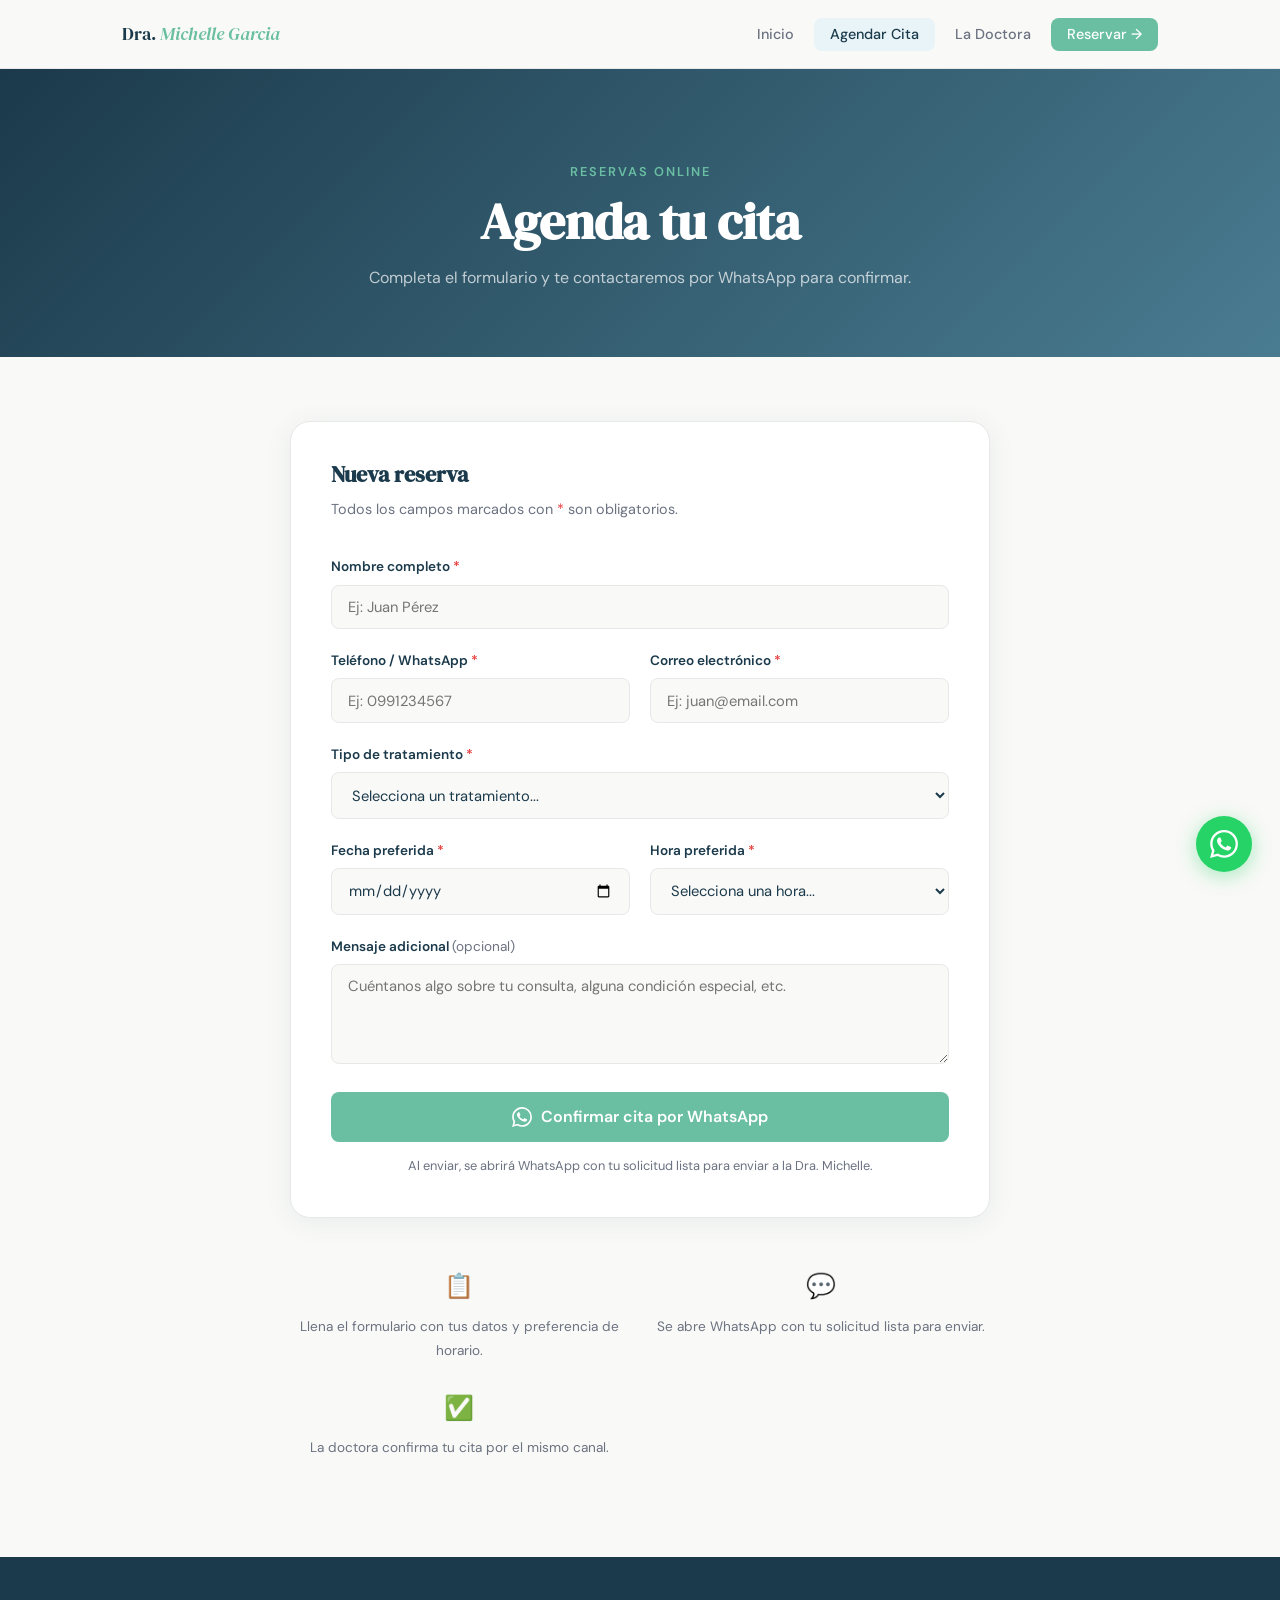
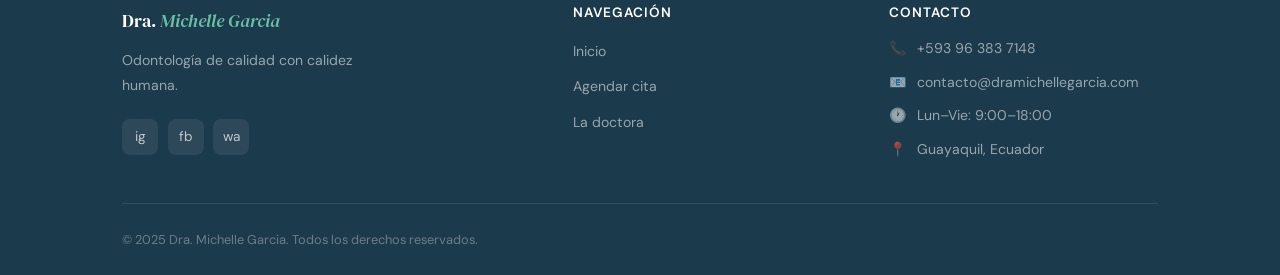
==== agendar.html @ b6a5aad4 "Add files via upload" ====
<!DOCTYPE html>
<html lang="es">
<head>
  <meta charset="UTF-8" />
  <meta name="viewport" content="width=device-width, initial-scale=1.0" />
  <title>Agendar Cita – Dra. Michelle Garcia</title>
  <meta name="description" content="Agenda tu cita con la Dra. Michelle Garcia. Formulario fácil y rápido, confirmación por WhatsApp." />
  <link rel="preconnect" href="https://fonts.googleapis.com" />
  <link rel="preconnect" href="https://fonts.gstatic.com" crossorigin />
  <link href="https://fonts.googleapis.com/css2?family=DM+Sans:wght@300;400;500;600&family=DM+Serif+Display:ital@0;1&display=swap" rel="stylesheet" />
  <link rel="icon" type="image/png" href="src/logo.png" />
  <link rel="stylesheet" href="src/styles.css" />
</head>
<body>

  <!-- ========== NAVBAR ========== -->
  <nav class="navbar">
    <div class="container">
      <a href="index.html" class="logo">Dra. <span>Michelle Garcia</span></a>
      <ul class="nav-links" id="navLinks">
        <li><a href="index.html">Inicio</a></li>
        <li><a href="agendar.html">Agendar Cita</a></li>
        <li><a href="biografia.html">La Doctora</a></li>
        <li><a href="agendar.html" class="nav-cta">Reservar &rarr;</a></li>
      </ul>
      <button class="hamburger" id="hamburger" aria-label="Menú">
        <span></span><span></span><span></span>
      </button>
    </div>
  </nav>


  <!-- ========== HERO AGENDAR ========== -->
  <section class="agendar-hero">
    <div class="container">
      <p class="section-label" style="color:var(--acc)">Reservas online</p>
      <h1>Agenda tu cita</h1>
      <p>Completa el formulario y te contactaremos por WhatsApp para confirmar.</p>
    </div>
  </section>


  <!-- ========== FORMULARIO ========== -->
  <section class="agendar-section">
    <div class="container">

      <div class="form-card">

        <!-- Formulario activo -->
        <div id="formWrapper">
          <h3 style="font-family:'DM Serif Display',serif; color:var(--pri-dark); margin-bottom:.5rem; font-size:1.4rem;">
            Nueva reserva
          </h3>
          <p style="font-size:.9rem; color:var(--muted); margin-bottom:2rem;">
            Todos los campos marcados con <span style="color:#e53e3e">*</span> son obligatorios.
          </p>

          <form id="formCita" novalidate>
            <div class="form-grid">

              <!-- Nombre -->
              <div class="form-group full">
                <label for="nombre">Nombre completo <span style="color:#e53e3e">*</span></label>
                <input
                  type="text"
                  id="nombre"
                  name="nombre"
                  placeholder="Ej: Juan Pérez"
                  required
                  autocomplete="name"
                />
              </div>

              <!-- Teléfono -->
              <div class="form-group">
                <label for="telefono">Teléfono / WhatsApp <span style="color:#e53e3e">*</span></label>
                <input
                  type="tel"
                  id="telefono"
                  name="telefono"
                  placeholder="Ej: 0991234567"
                  required
                  autocomplete="tel"
                />
              </div>

              <!-- Correo -->
              <div class="form-group">
                <label for="correo">Correo electrónico <span style="color:#e53e3e">*</span></label>
                <input
                  type="email"
                  id="correo"
                  name="correo"
                  placeholder="Ej: juan@email.com"
                  required
                  autocomplete="email"
                />
              </div>

              <!-- Tipo de tratamiento -->
              <div class="form-group full">
                <label for="tratamiento">Tipo de tratamiento <span style="color:#e53e3e">*</span></label>
                <select id="tratamiento" name="tratamiento" required>
                  <option value="" disabled selected>Selecciona un tratamiento...</option>
                  <option value="Consulta general">Consulta general</option>
                  <option value="Ortodoncia">Ortodoncia</option>
                  <option value="Blanqueamiento dental">Blanqueamiento dental</option>
                  <option value="Implantes dentales">Implantes dentales</option>
                  <option value="Limpieza dental">Limpieza dental</option>
                  <option value="Carillas estéticas">Carillas estéticas</option>
                  <option value="Urgencia dental">Urgencia dental</option>
                  <option value="Otro">Otro</option>
                </select>
              </div>

              <!-- Fecha -->
              <div class="form-group">
                <label for="fecha">Fecha preferida <span style="color:#e53e3e">*</span></label>
                <input
                  type="date"
                  id="fecha"
                  name="fecha"
                  required
                />
              </div>

              <!-- Hora -->
              <div class="form-group">
                <label for="hora">Hora preferida <span style="color:#e53e3e">*</span></label>
                <select id="hora" name="hora" required>
                  <option value="" disabled selected>Selecciona una hora...</option>
                  <option value="09:00 AM">09:00 AM</option>
                  <option value="09:30 AM">09:30 AM</option>
                  <option value="10:00 AM">10:00 AM</option>
                  <option value="10:30 AM">10:30 AM</option>
                  <option value="11:00 AM">11:00 AM</option>
                  <option value="11:30 AM">11:30 AM</option>
                  <option value="12:00 PM">12:00 PM</option>
                  <option value="02:00 PM">02:00 PM</option>
                  <option value="02:30 PM">02:30 PM</option>
                  <option value="03:00 PM">03:00 PM</option>
                  <option value="03:30 PM">03:30 PM</option>
                  <option value="04:00 PM">04:00 PM</option>
                  <option value="04:30 PM">04:30 PM</option>
                  <option value="05:00 PM">05:00 PM</option>
                  <option value="05:30 PM">05:30 PM</option>
                </select>
              </div>

              <!-- Mensaje -->
              <div class="form-group full">
                <label for="mensaje">Mensaje adicional <span style="font-weight:400; color:var(--muted)">(opcional)</span></label>
                <textarea
                  id="mensaje"
                  name="mensaje"
                  placeholder="Cuéntanos algo sobre tu consulta, alguna condición especial, etc."
                ></textarea>
              </div>

            </div>

            <!-- Botón enviar -->
            <div class="form-submit">
              <button type="submit" class="btn-submit" id="btnEnviar">
                <svg class="wa-icon" viewBox="0 0 24 24" xmlns="http://www.w3.org/2000/svg">
                  <path d="M17.472 14.382c-.297-.149-1.758-.867-2.03-.967-.273-.099-.471-.148-.67.15-.197.297-.767.966-.94 1.164-.173.199-.347.223-.644.075-.297-.15-1.255-.463-2.39-1.475-.883-.788-1.48-1.761-1.653-2.059-.173-.297-.018-.458.13-.606.134-.133.298-.347.446-.52.149-.174.198-.298.298-.497.099-.198.05-.371-.025-.52-.075-.149-.669-1.612-.916-2.207-.242-.579-.487-.5-.669-.51-.173-.008-.371-.01-.57-.01-.198 0-.52.074-.792.372-.272.297-1.04 1.016-1.04 2.479 0 1.462 1.065 2.875 1.213 3.074.149.198 2.096 3.2 5.077 4.487.709.306 1.262.489 1.694.625.712.227 1.36.195 1.871.118.571-.085 1.758-.719 2.006-1.413.248-.694.248-1.289.173-1.413-.074-.124-.272-.198-.57-.347m-5.421 7.403h-.004a9.87 9.87 0 01-5.031-1.378l-.361-.214-3.741.982.998-3.648-.235-.374a9.86 9.86 0 01-1.51-5.26c.001-5.45 4.436-9.884 9.888-9.884 2.64 0 5.122 1.03 6.988 2.898a9.825 9.825 0 012.893 6.994c-.003 5.45-4.437 9.884-9.885 9.884m8.413-18.297A11.815 11.815 0 0012.05 0C5.495 0 .16 5.335.157 11.892c0 2.096.547 4.142 1.588 5.945L.057 24l6.305-1.654a11.882 11.882 0 005.683 1.448h.005c6.554 0 11.890-5.335 11.893-11.893a11.821 11.821 0 00-3.48-8.413z"/>
                </svg>
                Confirmar cita por WhatsApp
              </button>
              <p class="form-note">
                Al enviar, se abrirá WhatsApp con tu solicitud lista para enviar a la Dra. Michelle.
              </p>
            </div>

          </form>
        </div>

        <!-- Mensaje de éxito (oculto hasta el envío) -->
        <div class="form-success" id="formSuccess">
          <div class="success-icon">✓</div>
          <h3>¡Solicitud enviada!</h3>
          <p>Se abrió WhatsApp con tu reserva. La Dra. Michelle te confirmará tu cita a la brevedad.</p>
          <a href="index.html" class="btn btn-outline" style="margin-top:1.5rem; display:inline-flex">
            Volver al inicio
          </a>
        </div>

      </div>

      <!-- Info extra debajo del formulario -->
      <div class="grid-3" style="margin-top:3rem; max-width:700px; margin-left:auto; margin-right:auto;">
        <div style="text-align:center">
          <div style="font-size:1.5rem; margin-bottom:.5rem;">📋</div>
          <p style="font-size:.85rem; color:var(--muted)">Llena el formulario con tus datos y preferencia de horario.</p>
        </div>
        <div style="text-align:center">
          <div style="font-size:1.5rem; margin-bottom:.5rem;">💬</div>
          <p style="font-size:.85rem; color:var(--muted)">Se abre WhatsApp con tu solicitud lista para enviar.</p>
        </div>
        <div style="text-align:center">
          <div style="font-size:1.5rem; margin-bottom:.5rem;">✅</div>
          <p style="font-size:.85rem; color:var(--muted)">La doctora confirma tu cita por el mismo canal.</p>
        </div>
      </div>

    </div>
  </section>


  <!-- ========== FOOTER ========== -->
  <footer class="footer">
    <div class="container">
      <div class="footer-grid">
        <div class="footer-brand">
          <div class="footer-logo">Dra. <span>Michelle Garcia</span></div>
          <p>Odontología de calidad con calidez humana.</p>
          <div class="footer-social">
            <a href="#" class="social-btn" title="Instagram">ig</a>
            <a href="#" class="social-btn" title="Facebook">fb</a>
            <a href="https://wa.me/593963837148" class="social-btn" title="WhatsApp">wa</a>
          </div>
        </div>
        <div>
          <h4>Navegación</h4>
          <ul class="footer-links">
            <li><a href="index.html">Inicio</a></li>
            <li><a href="agendar.html">Agendar cita</a></li>
            <li><a href="biografia.html">La doctora</a></li>
          </ul>
        </div>
        <div>
          <h4>Contacto</h4>
          <ul class="footer-contact">
            <li><span>📞</span> +593 96 383 7148</li>
            <li><span>📧</span> contacto@dramichellegarcia.com</li>
            <li><span>🕐</span> Lun–Vie: 9:00–18:00</li>
            <li><span>📍</span> Guayaquil, Ecuador</li>
          </ul>
        </div>
      </div>
      <div class="footer-bottom">
        <p>© 2025 Dra. Michelle Garcia. Todos los derechos reservados.</p>
      </div>
    </div>
  </footer>

  <!-- WhatsApp flotante -->
  <a href="https://wa.me/593963837148" target="_blank" class="wa-float" title="Escríbenos por WhatsApp">
    <svg viewBox="0 0 24 24" xmlns="http://www.w3.org/2000/svg">
      <path d="M17.472 14.382c-.297-.149-1.758-.867-2.03-.967-.273-.099-.471-.148-.67.15-.197.297-.767.966-.94 1.164-.173.199-.347.223-.644.075-.297-.15-1.255-.463-2.39-1.475-.883-.788-1.48-1.761-1.653-2.059-.173-.297-.018-.458.13-.606.134-.133.298-.347.446-.52.149-.174.198-.298.298-.497.099-.198.05-.371-.025-.52-.075-.149-.669-1.612-.916-2.207-.242-.579-.487-.5-.669-.51-.173-.008-.371-.01-.57-.01-.198 0-.52.074-.792.372-.272.297-1.04 1.016-1.04 2.479 0 1.462 1.065 2.875 1.213 3.074.149.198 2.096 3.2 5.077 4.487.709.306 1.262.489 1.694.625.712.227 1.36.195 1.871.118.571-.085 1.758-.719 2.006-1.413.248-.694.248-1.289.173-1.413-.074-.124-.272-.198-.57-.347m-5.421 7.403h-.004a9.87 9.87 0 01-5.031-1.378l-.361-.214-3.741.982.998-3.648-.235-.374a9.86 9.86 0 01-1.51-5.26c.001-5.45 4.436-9.884 9.888-9.884 2.64 0 5.122 1.03 6.988 2.898a9.825 9.825 0 012.893 6.994c-.003 5.45-4.437 9.884-9.885 9.884m8.413-18.297A11.815 11.815 0 0012.05 0C5.495 0 .16 5.335.157 11.892c0 2.096.547 4.142 1.588 5.945L.057 24l6.305-1.654a11.882 11.882 0 005.683 1.448h.005c6.554 0 11.890-5.335 11.893-11.893a11.821 11.821 0 00-3.48-8.413z"/>
    </svg>
  </a>

  <script src="src/main.js"></script>

  <script>
    // Bloquear fechas pasadas y fines de semana en el date picker
    const inputFecha = document.getElementById("fecha");
    if (inputFecha) {
      const hoy = new Date();
      const yyyy = hoy.getFullYear();
      const mm = String(hoy.getMonth() + 1).padStart(2, "0");
      const dd = String(hoy.getDate()).padStart(2, "0");
      inputFecha.min = `${yyyy}-${mm}-${dd}`;

      inputFecha.addEventListener("input", () => {
        const seleccionada = new Date(inputFecha.value + "T00:00:00");
        const diaSemana = seleccionada.getDay(); // 0=Dom, 6=Sab
        if (diaSemana === 0) {
          // Domingo: no disponible
          alert("Lo sentimos, no atendemos los domingos. Por favor selecciona otro día.");
          inputFecha.value = "";
        }
      });
    }
  </script>
</body>
</html>
---- src/styles.css ----
/* =============================================
   VARIABLES & RESET
   ============================================= */
:root {
  --pri: #4A7C91;
  --pri-light: #E8F4F8;
  --pri-dark: #1B3A4B;
  --acc: #6ABFA3;
  --acc-light: #E8F5F1;
  --acc-dark: #3d9e84;
  --bg: #F9F9F7;
  --white: #ffffff;
  --gray: #E8E8E8;
  --gray-dark: #d1d5db;
  --text: #1B3A4B;
  --muted: #6b7280;
  --shadow: 0 4px 24px rgba(74, 124, 145, 0.10);
  --shadow-sm: 0 2px 8px rgba(74, 124, 145, 0.08);
  --radius: 12px;
  --radius-sm: 8px;
  --transition: all 0.25s ease;
}

*, *::before, *::after {
  margin: 0;
  padding: 0;
  box-sizing: border-box;
}

html {
  scroll-behavior: smooth;
  overflow-x: hidden;
}

body {
  font-family: 'DM Sans', sans-serif;
  background: var(--bg);
  color: var(--text);
  line-height: 1.7;
  font-size: 16px;
  overflow-x: hidden;
  max-width: 100vw;
}

img { max-width: 100%; display: block; }
a { text-decoration: none; color: inherit; }
ul { list-style: none; }

/* =============================================
   TYPOGRAPHY
   ============================================= */
h1, h2, h3, h4 {
  font-family: 'DM Serif Display', serif;
  color: var(--pri-dark);
  line-height: 1.2;
}

h1 { font-size: clamp(2rem, 5vw, 3.2rem); }
h2 { font-size: clamp(1.6rem, 3vw, 2.2rem); }
h3 { font-size: 1.25rem; }
h4 { font-size: 1rem; }

p { color: var(--muted); line-height: 1.8; }

.section-label {
  font-size: .8rem;
  font-weight: 600;
  letter-spacing: 2px;
  text-transform: uppercase;
  color: var(--acc);
  margin-bottom: .5rem;
}

/* =============================================
   LAYOUT HELPERS
   ============================================= */
.container {
  max-width: 1100px;
  margin: 0 auto;
  padding: 0 2rem;
  width: 100%;
}

.section {
  padding: 5rem 0;
}

.section-header {
  text-align: center;
  max-width: 560px;
  margin: 0 auto 3.5rem;
}

.section-header p {
  margin-top: .75rem;
  font-size: 1rem;
}

.grid-2 {
  display: grid;
  grid-template-columns: repeat(auto-fit, minmax(280px, 1fr));
  gap: 1.5rem;
}

.grid-3 {
  display: grid;
  grid-template-columns: repeat(auto-fit, minmax(240px, 1fr));
  gap: 1.5rem;
}

.grid-4 {
  display: grid;
  grid-template-columns: repeat(auto-fit, minmax(200px, 1fr));
  gap: 1.5rem;
}

/* =============================================
   BUTTONS
   ============================================= */
.btn {
  display: inline-flex;
  align-items: center;
  gap: .5rem;
  padding: .75rem 1.75rem;
  border-radius: var(--radius-sm);
  font-family: 'DM Sans', sans-serif;
  font-size: .95rem;
  font-weight: 500;
  cursor: pointer;
  transition: var(--transition);
  border: none;
}

.btn-primary {
  background: var(--acc);
  color: var(--white);
}

.btn-primary:hover {
  background: var(--acc-dark);
  transform: translateY(-1px);
}

.btn-outline {
  background: transparent;
  color: var(--pri);
  border: 1.5px solid var(--pri);
}

.btn-outline:hover {
  background: var(--pri-light);
}

/* =============================================
   NAVBAR
   ============================================= */
.navbar {
  position: fixed;
  top: 0; left: 0; right: 0;
  z-index: 100;
  background: rgba(249, 249, 247, 0.95);
  backdrop-filter: blur(10px);
  border-bottom: 1px solid var(--gray);
}

.navbar .container {
  display: flex;
  align-items: center;
  justify-content: space-between;
  height: 68px;
}

.logo {
  font-family: 'DM Serif Display', serif;
  font-size: 1.15rem;
  color: var(--pri-dark);
  white-space: nowrap;
}

.logo span {
  color: var(--acc);
  font-style: italic;
}

.nav-links {
  display: flex;
  align-items: center;
  gap: .25rem;
}

.nav-links a {
  padding: .45rem 1rem;
  font-size: .9rem;
  font-weight: 500;
  color: var(--muted);
  border-radius: var(--radius-sm);
  transition: var(--transition);
}

.nav-links a:hover,
.nav-links a.active {
  color: var(--pri-dark);
  background: var(--pri-light);
}

.nav-cta {
  background: var(--acc) !important;
  color: var(--white) !important;
}

.nav-cta:hover {
  background: var(--acc-dark) !important;
}

.hamburger {
  display: none;
  flex-direction: column;
  gap: 5px;
  cursor: pointer;
  padding: .5rem;
  background: none;
  border: none;
}

.hamburger span {
  display: block;
  width: 22px;
  height: 2px;
  background: var(--pri-dark);
  border-radius: 2px;
  transition: var(--transition);
}

/* =============================================
   HERO
   ============================================= */
.hero {
  min-height: 100vh;
  display: flex;
  align-items: center;
  padding-top: 68px;
  background: linear-gradient(135deg, var(--white) 55%, var(--pri-light) 100%);
  position: relative;
  overflow: hidden;
}

.hero::before {
  content: '';
  position: absolute;
  top: -100px; right: -100px;
  width: 500px; height: 500px;
  border-radius: 50%;
  background: radial-gradient(circle, rgba(106,191,163,.12) 0%, transparent 70%);
  pointer-events: none;
}

.hero-inner {
  display: grid;
  grid-template-columns: 1fr 1fr;
  gap: 4rem;
  align-items: center;
}

.hero-badge {
  display: inline-flex;
  align-items: center;
  gap: .5rem;
  background: var(--acc-light);
  color: var(--acc-dark);
  padding: .35rem 1rem;
  border-radius: 100px;
  font-size: .82rem;
  font-weight: 600;
  letter-spacing: .5px;
  margin-bottom: 1.25rem;
}

.hero-badge::before {
  content: '';
  width: 6px; height: 6px;
  border-radius: 50%;
  background: var(--acc);
}

.hero h1 { margin-bottom: 1.25rem; }

.hero p {
  font-size: 1.05rem;
  max-width: 480px;
  margin-bottom: 2rem;
}

.hero-actions {
  display: flex;
  gap: 1rem;
  flex-wrap: wrap;
}

.hero-stats {
  display: flex;
  gap: 2rem;
  margin-top: 2.5rem;
  padding-top: 2rem;
  border-top: 1px solid var(--gray);
}

.hero-stat strong {
  display: block;
  font-size: 1.6rem;
  font-family: 'DM Serif Display', serif;
  color: var(--pri-dark);
}

.hero-stat span {
  font-size: .82rem;
  color: var(--muted);
}

.hero-image {
  position: relative;
}

.hero-image-main {
  width: 100%;
  aspect-ratio: 4/5;
  object-fit: cover;
  border-radius: 24px 24px 80px 24px;
  box-shadow: var(--shadow);
}

.hero-image-badge {
  position: absolute;
  bottom: 2rem; left: -1.5rem;
  background: var(--white);
  border-radius: var(--radius);
  padding: 1rem 1.25rem;
  box-shadow: var(--shadow);
  display: flex;
  align-items: center;
  gap: .75rem;
}

.hero-image-badge .icon {
  width: 40px; height: 40px;
  border-radius: 50%;
  background: var(--acc-light);
  display: flex;
  align-items: center;
  justify-content: center;
  font-size: 1.2rem;
}

.hero-image-badge strong {
  display: block;
  font-size: .9rem;
  color: var(--pri-dark);
}

.hero-image-badge span {
  font-size: .78rem;
  color: var(--muted);
}

/* =============================================
   SERVICIOS
   ============================================= */
.servicios { background: var(--white); }

.servicio-card {
  background: var(--bg);
  border-radius: var(--radius);
  padding: 1.75rem;
  border: 1px solid var(--gray);
  transition: var(--transition);
}

.servicio-card:hover {
  border-color: var(--acc);
  transform: translateY(-3px);
  box-shadow: var(--shadow-sm);
}

.servicio-icon {
  width: 50px; height: 50px;
  border-radius: var(--radius-sm);
  background: var(--acc-light);
  display: flex;
  align-items: center;
  justify-content: center;
  font-size: 1.4rem;
  margin-bottom: 1rem;
}

.servicio-card h3 {
  font-size: 1rem;
  margin-bottom: .4rem;
  font-family: 'DM Sans', sans-serif;
  font-weight: 600;
}

.servicio-card p { font-size: .88rem; }

/* =============================================
   GALERÍA DE TRABAJOS
   ============================================= */
.galeria { background: var(--bg); }

.galeria-grid {
  display: grid;
  grid-template-columns: repeat(auto-fit, minmax(260px, 1fr));
  gap: 1.25rem;
}

.galeria-item {
  position: relative;
  border-radius: var(--radius);
  overflow: hidden;
  cursor: pointer;
}

.galeria-item img {
  width: 100%;
  aspect-ratio: 4/3;
  object-fit: cover;
  transition: transform .4s ease;
}

.galeria-item:hover img { transform: scale(1.05); }

.galeria-tag {
  position: absolute;
  bottom: .75rem; left: .75rem;
  background: rgba(27, 58, 75, 0.85);
  color: var(--white);
  padding: .3rem .75rem;
  border-radius: 100px;
  font-size: .78rem;
  font-weight: 500;
  backdrop-filter: blur(4px);
}

/* =============================================
   CONSULTORIO
   ============================================= */
.consultorio { background: var(--white); }

.consultorio-grid {
  display: grid;
  grid-template-columns: 1.2fr 1fr 1fr;
  grid-template-rows: auto auto;
  gap: 1rem;
}

.consultorio-grid .item-main {
  grid-row: span 2;
}

.consultorio-grid img {
  width: 100%;
  height: 100%;
  object-fit: cover;
  border-radius: var(--radius);
  min-height: 180px;
}

/* =============================================
   TESTIMONIOS
   ============================================= */
.testimonios { background: var(--pri-dark); }

.testimonios .section-label { color: var(--acc); }
.testimonios h2 { color: var(--white); }
.testimonios .section-header p { color: rgba(255,255,255,.6); }

.testimonio-card {
  background: rgba(255,255,255,.06);
  border: 1px solid rgba(255,255,255,.1);
  border-radius: var(--radius);
  padding: 1.75rem;
}

.stars { color: #f5c842; font-size: .9rem; margin-bottom: .75rem; letter-spacing: 2px; }

.testimonio-card p {
  color: rgba(255,255,255,.8);
  font-size: .92rem;
  margin-bottom: 1.25rem;
}

.testimonio-autor {
  display: flex;
  align-items: center;
  gap: .75rem;
}

.avatar {
  width: 40px; height: 40px;
  border-radius: 50%;
  background: var(--acc-light);
  display: flex;
  align-items: center;
  justify-content: center;
  font-weight: 600;
  font-size: .85rem;
  color: var(--acc-dark);
  flex-shrink: 0;
}

.testimonio-autor strong {
  display: block;
  font-size: .9rem;
  color: var(--white);
}

.testimonio-autor span {
  font-size: .78rem;
  color: rgba(255,255,255,.5);
}

/* =============================================
   UBICACIÓN
   ============================================= */
.ubicacion { background: var(--bg); }

.ubicacion-inner {
  display: grid;
  grid-template-columns: 1fr 1.6fr;
  gap: 3rem;
  align-items: start;
}

.info-item {
  display: flex;
  gap: 1rem;
  padding: 1.25rem;
  background: var(--white);
  border-radius: var(--radius);
  border: 1px solid var(--gray);
  margin-bottom: 1rem;
}

.info-item .icon {
  width: 44px; height: 44px;
  border-radius: var(--radius-sm);
  background: var(--pri-light);
  display: flex;
  align-items: center;
  justify-content: center;
  font-size: 1.2rem;
  flex-shrink: 0;
}

.info-item strong {
  display: block;
  font-size: .88rem;
  font-weight: 600;
  color: var(--pri-dark);
  margin-bottom: .2rem;
}

.info-item p {
  font-size: .88rem;
  margin: 0;
}

.map-wrapper {
  border-radius: var(--radius);
  overflow: hidden;
  border: 1px solid var(--gray);
  box-shadow: var(--shadow-sm);
}

.map-wrapper iframe {
  display: block;
  width: 100%;
  height: 380px;
  border: none;
}

/* =============================================
   PÁGINA AGENDAR
   ============================================= */
.agendar-hero {
  background: linear-gradient(135deg, var(--pri-dark) 0%, var(--pri) 100%);
  padding: 5rem 0 4rem;
  text-align: center;
  margin-top: 68px;
}

.agendar-hero h1 { color: var(--white); }
.agendar-hero p { color: rgba(255,255,255,.7); margin-top: .75rem; }

.agendar-section { padding: 4rem 0 6rem; }

.form-card {
  background: var(--white);
  border-radius: 20px;
  box-shadow: var(--shadow);
  padding: 2.5rem;
  max-width: 700px;
  margin: 0 auto;
  border: 1px solid var(--gray);
}

.form-grid {
  display: grid;
  grid-template-columns: 1fr 1fr;
  gap: 1.25rem;
}

.form-group {
  display: flex;
  flex-direction: column;
  gap: .4rem;
}

.form-group.full { grid-column: 1 / -1; }

.form-group label {
  font-size: .85rem;
  font-weight: 600;
  color: var(--pri-dark);
}

.form-group input,
.form-group select,
.form-group textarea {
  width: 100%;
  padding: .7rem 1rem;
  border: 1.5px solid var(--gray);
  border-radius: var(--radius-sm);
  font-family: 'DM Sans', sans-serif;
  font-size: .92rem;
  color: var(--text);
  background: var(--bg);
  transition: var(--transition);
  outline: none;
}

.form-group input:focus,
.form-group select:focus,
.form-group textarea:focus {
  border-color: var(--acc);
  background: var(--white);
  box-shadow: 0 0 0 3px rgba(106,191,163,.15);
}

.form-group textarea { resize: vertical; min-height: 100px; }

.form-submit {
  margin-top: 1.75rem;
  text-align: center;
}

.btn-submit {
  background: var(--acc);
  color: var(--white);
  border: none;
  padding: .9rem 2.5rem;
  border-radius: var(--radius-sm);
  font-family: 'DM Sans', sans-serif;
  font-size: 1rem;
  font-weight: 600;
  cursor: pointer;
  transition: var(--transition);
  display: inline-flex;
  align-items: center;
  gap: .6rem;
  width: 100%;
  justify-content: center;
}

.btn-submit:hover { background: var(--acc-dark); transform: translateY(-1px); }
.btn-submit:disabled { opacity: .6; cursor: not-allowed; transform: none; }

.btn-submit .wa-icon {
  width: 20px; height: 20px;
  fill: var(--white);
}

.form-note {
  text-align: center;
  font-size: .8rem;
  color: var(--muted);
  margin-top: .75rem;
}

.form-success {
  display: none;
  text-align: center;
  padding: 2rem;
}

.form-success.show { display: block; }

.success-icon {
  width: 64px; height: 64px;
  border-radius: 50%;
  background: var(--acc-light);
  margin: 0 auto 1rem;
  display: flex;
  align-items: center;
  justify-content: center;
  font-size: 1.8rem;
}

.form-success h3 { color: var(--pri-dark); margin-bottom: .5rem; }
.form-success p { font-size: .92rem; }

/* =============================================
   PÁGINA BIOGRAFÍA
   ============================================= */
.bio-hero {
  margin-top: 68px;
  padding: 5rem 0;
  background: linear-gradient(135deg, var(--white) 50%, var(--pri-light) 100%);
  overflow: hidden;
}

.bio-hero-inner {
  display: grid;
  grid-template-columns: auto 1fr;
  gap: 3.5rem;
  align-items: center;
}

.bio-photo-wrap {
  position: relative;
  flex-shrink: 0;
}

.bio-photo {
  width: 320px;
  aspect-ratio: 3/4;
  object-fit: cover;
  border-radius: 24px 24px 80px 24px;
  box-shadow: var(--shadow);
  display: block;
}

.bio-photo-badge {
  position: absolute;
  bottom: 1.5rem;
  right: -1.5rem;
  background: var(--acc);
  color: var(--white);
  border-radius: var(--radius);
  padding: .75rem 1.25rem;
  font-size: .82rem;
  font-weight: 600;
  box-shadow: var(--shadow-sm);
  text-align: center;
  line-height: 1.4;
  white-space: nowrap;
}

.bio-hero-info .section-label { margin-bottom: .5rem; }
.bio-hero-info h1 { margin-bottom: .35rem; }

.bio-especialidad {
  font-size: 1rem;
  color: var(--pri);
  font-weight: 500;
  margin-bottom: 1.25rem;
}

.bio-hero-info p {
  font-size: 1rem;
  max-width: 540px;
  margin-bottom: 1.5rem;
}

.bio-chips {
  display: flex;
  flex-wrap: wrap;
  gap: .5rem;
  margin-bottom: 1.75rem;
}

.chip {
  padding: .3rem .9rem;
  border-radius: 100px;
  font-size: .82rem;
  font-weight: 500;
  background: var(--pri-light);
  color: var(--pri);
}

.bio-section { background: var(--white); }
.bio-section-alt { background: var(--bg); }

/* Grid formación — se controla con clase para responsive */
.bio-formacion-grid {
  display: grid;
  grid-template-columns: 1fr 1fr;
  gap: 4rem;
  align-items: start;
}

.formacion-list {
  display: flex;
  flex-direction: column;
  gap: 1rem;
}

.formacion-item {
  display: flex;
  gap: 1.25rem;
  padding: 1.25rem;
  background: var(--bg);
  border-radius: var(--radius);
  border: 1px solid var(--gray);
}

.formacion-year {
  font-family: 'DM Serif Display', serif;
  font-size: 1.1rem;
  color: var(--acc);
  font-weight: 400;
  white-space: nowrap;
  min-width: 52px;
}

.formacion-item strong {
  display: block;
  font-size: .95rem;
  color: var(--pri-dark);
  margin-bottom: .2rem;
}

.formacion-item p {
  font-size: .88rem;
  margin: 0;
}

.especializacion-card {
  background: var(--white);
  border-radius: var(--radius);
  padding: 1.75rem;
  border: 1px solid var(--gray);
  text-align: center;
  transition: var(--transition);
}

.especializacion-card:hover {
  border-color: var(--acc);
  transform: translateY(-3px);
  box-shadow: var(--shadow-sm);
}

.espec-icon {
  width: 56px; height: 56px;
  border-radius: 50%;
  background: var(--acc-light);
  display: flex;
  align-items: center;
  justify-content: center;
  font-size: 1.5rem;
  margin: 0 auto 1rem;
}

.especializacion-card h3 {
  font-size: .95rem;
  font-family: 'DM Sans', sans-serif;
  font-weight: 600;
  margin-bottom: .4rem;
}

.especializacion-card p { font-size: .85rem; }

.valores-grid {
  display: grid;
  grid-template-columns: repeat(3, 1fr);
  gap: 1.5rem;
}

.valor-card {
  text-align: center;
  padding: 2rem 1.5rem;
  background: var(--white);
  border-radius: var(--radius);
  border: 1px solid var(--gray);
}

.valor-numero {
  font-family: 'DM Serif Display', serif;
  font-size: 3rem;
  color: var(--pri-light);
  line-height: 1;
  margin-bottom: .75rem;
  -webkit-text-stroke: 2px var(--acc);
}

.valor-card h3 {
  font-size: 1rem;
  font-family: 'DM Sans', sans-serif;
  font-weight: 600;
  margin-bottom: .5rem;
}

.bio-cta {
  background: linear-gradient(135deg, var(--pri-dark) 0%, var(--pri) 100%);
  padding: 5rem 0;
  text-align: center;
}

.bio-cta h2 { color: var(--white); }
.bio-cta p { color: rgba(255,255,255,.7); margin: .75rem 0 2rem; }

/* =============================================
   FOOTER
   ============================================= */
.footer {
  background: var(--pri-dark);
  padding: 3rem 0 1.5rem;
}

.footer-grid {
  display: grid;
  grid-template-columns: 1.5fr 1fr 1fr;
  gap: 3rem;
  padding-bottom: 2rem;
  border-bottom: 1px solid rgba(255,255,255,.1);
  margin-bottom: 1.5rem;
}

.footer-brand p {
  font-size: .88rem;
  color: rgba(255,255,255,.55);
  margin-top: .75rem;
  max-width: 280px;
}

.footer-logo {
  font-family: 'DM Serif Display', serif;
  font-size: 1.15rem;
  color: var(--white);
}

.footer-logo span { color: var(--acc); font-style: italic; }

.footer-social {
  display: flex;
  gap: .6rem;
  margin-top: 1.25rem;
}

.social-btn {
  width: 36px; height: 36px;
  border-radius: var(--radius-sm);
  background: rgba(255,255,255,.08);
  display: flex;
  align-items: center;
  justify-content: center;
  font-size: .85rem;
  color: rgba(255,255,255,.7);
  transition: var(--transition);
  text-decoration: none;
}

.social-btn:hover {
  background: var(--acc);
  color: var(--white);
}

.footer h4 {
  font-family: 'DM Sans', sans-serif;
  font-size: .85rem;
  font-weight: 600;
  color: var(--white);
  letter-spacing: 1px;
  text-transform: uppercase;
  margin-bottom: 1rem;
}

.footer-links li { margin-bottom: .5rem; }
.footer-links a {
  font-size: .88rem;
  color: rgba(255,255,255,.55);
  transition: var(--transition);
}
.footer-links a:hover { color: var(--acc); }

.footer-contact li {
  display: flex;
  gap: .6rem;
  margin-bottom: .6rem;
  font-size: .88rem;
  color: rgba(255,255,255,.55);
}

.footer-bottom {
  display: flex;
  align-items: center;
  justify-content: space-between;
  flex-wrap: wrap;
  gap: 1rem;
}

.footer-bottom p {
  font-size: .8rem;
  color: rgba(255,255,255,.35);
}

/* =============================================
   WHATSAPP FLOTANTE
   ============================================= */
.wa-float {
  position: fixed;
  bottom: 1.75rem; right: 1.75rem;
  z-index: 200;
  width: 56px; height: 56px;
  border-radius: 50%;
  background: #25D366;
  display: flex;
  align-items: center;
  justify-content: center;
  box-shadow: 0 4px 20px rgba(37,211,102,.4);
  transition: var(--transition);
  cursor: pointer;
  text-decoration: none;
}

.wa-float:hover {
  transform: scale(1.1);
  box-shadow: 0 6px 28px rgba(37,211,102,.5);
}

.wa-float svg { width: 28px; height: 28px; fill: white; }

/* =============================================
   ANIMACIONES
   ============================================= */
.fade-up {
  opacity: 0;
  transform: translateY(28px);
  transition: opacity .6s ease, transform .6s ease;
}

.fade-up.visible {
  opacity: 1;
  transform: translateY(0);
}

/* =============================================
   RESPONSIVE — TABLET (≤ 900px)
   ============================================= */
@media (max-width: 900px) {
  /* Hero */
  .hero-inner { grid-template-columns: 1fr; text-align: center; }
  .hero p { margin-left: auto; margin-right: auto; }
  .hero-actions { justify-content: center; }
  .hero-stats { justify-content: center; }
  .hero-image { display: none; }

  /* Biografía hero */
  .bio-hero-inner {
    grid-template-columns: 1fr;
    text-align: center;
    gap: 2rem;
  }
  .bio-photo-wrap {
    display: flex;
    flex-direction: column;
    align-items: center;
    width: 100%;
    position: static;
  }
  .bio-photo {
    width: 100%;
    max-width: 280px;
    margin: 0 auto;
  }
  .bio-photo-badge {
    position: static;
    display: inline-block;
    margin: 1rem auto 0;
    right: auto;
    bottom: auto;
  }
  .bio-hero-info { text-align: center; }
  .bio-hero-info p { margin-left: auto; margin-right: auto; }
  .bio-chips { justify-content: center; }

  /* Formación — 1 columna */
  .bio-formacion-grid {
    grid-template-columns: 1fr;
    gap: 2.5rem;
  }

  /* Valores */
  .valores-grid { grid-template-columns: 1fr 1fr; }

  /* Otros */
  .ubicacion-inner { grid-template-columns: 1fr; }
  .consultorio-grid { grid-template-columns: 1fr 1fr; }
  .consultorio-grid .item-main { grid-row: span 1; }
  .footer-grid { grid-template-columns: 1fr 1fr; }
}

/* =============================================
   RESPONSIVE — MÓVIL (≤ 640px)
   ============================================= */
@media (max-width: 640px) {
  .container { padding: 0 1.25rem; }
  .section { padding: 3.5rem 0; }

  /* Navbar hamburger */
  .hamburger { display: flex; }
  .nav-links {
    display: none;
    flex-direction: column;
    position: absolute;
    top: 68px; left: 0; right: 0;
    background: var(--white);
    border-bottom: 1px solid var(--gray);
    padding: 1rem;
    gap: .25rem;
    z-index: 99;
  }
  .nav-links.open { display: flex; }

  /* Formulario */
  .form-grid { grid-template-columns: 1fr; }
  .form-card { padding: 1.5rem; }

  /* Biografía */
  .bio-photo { max-width: 220px; }
  .bio-formacion-grid {
    grid-template-columns: 1fr;
    gap: 2rem;
  }
  .valores-grid { grid-template-columns: 1fr; }

  /* Grids generales */
  .grid-3 { grid-template-columns: 1fr; }
  .grid-4 { grid-template-columns: 1fr 1fr; }

  /* Galería */
  .galeria-grid { grid-template-columns: 1fr; }

  /* Consultorio */
  .consultorio-grid {
    grid-template-columns: 1fr;
  }
  .consultorio-grid .item-main { grid-row: span 1; }

  /* Footer */
  .footer-grid { grid-template-columns: 1fr; gap: 2rem; }
  .footer-bottom { flex-direction: column; text-align: center; }

  /* Hero stats */
  .hero-stats { flex-direction: column; gap: 1rem; align-items: center; }
}
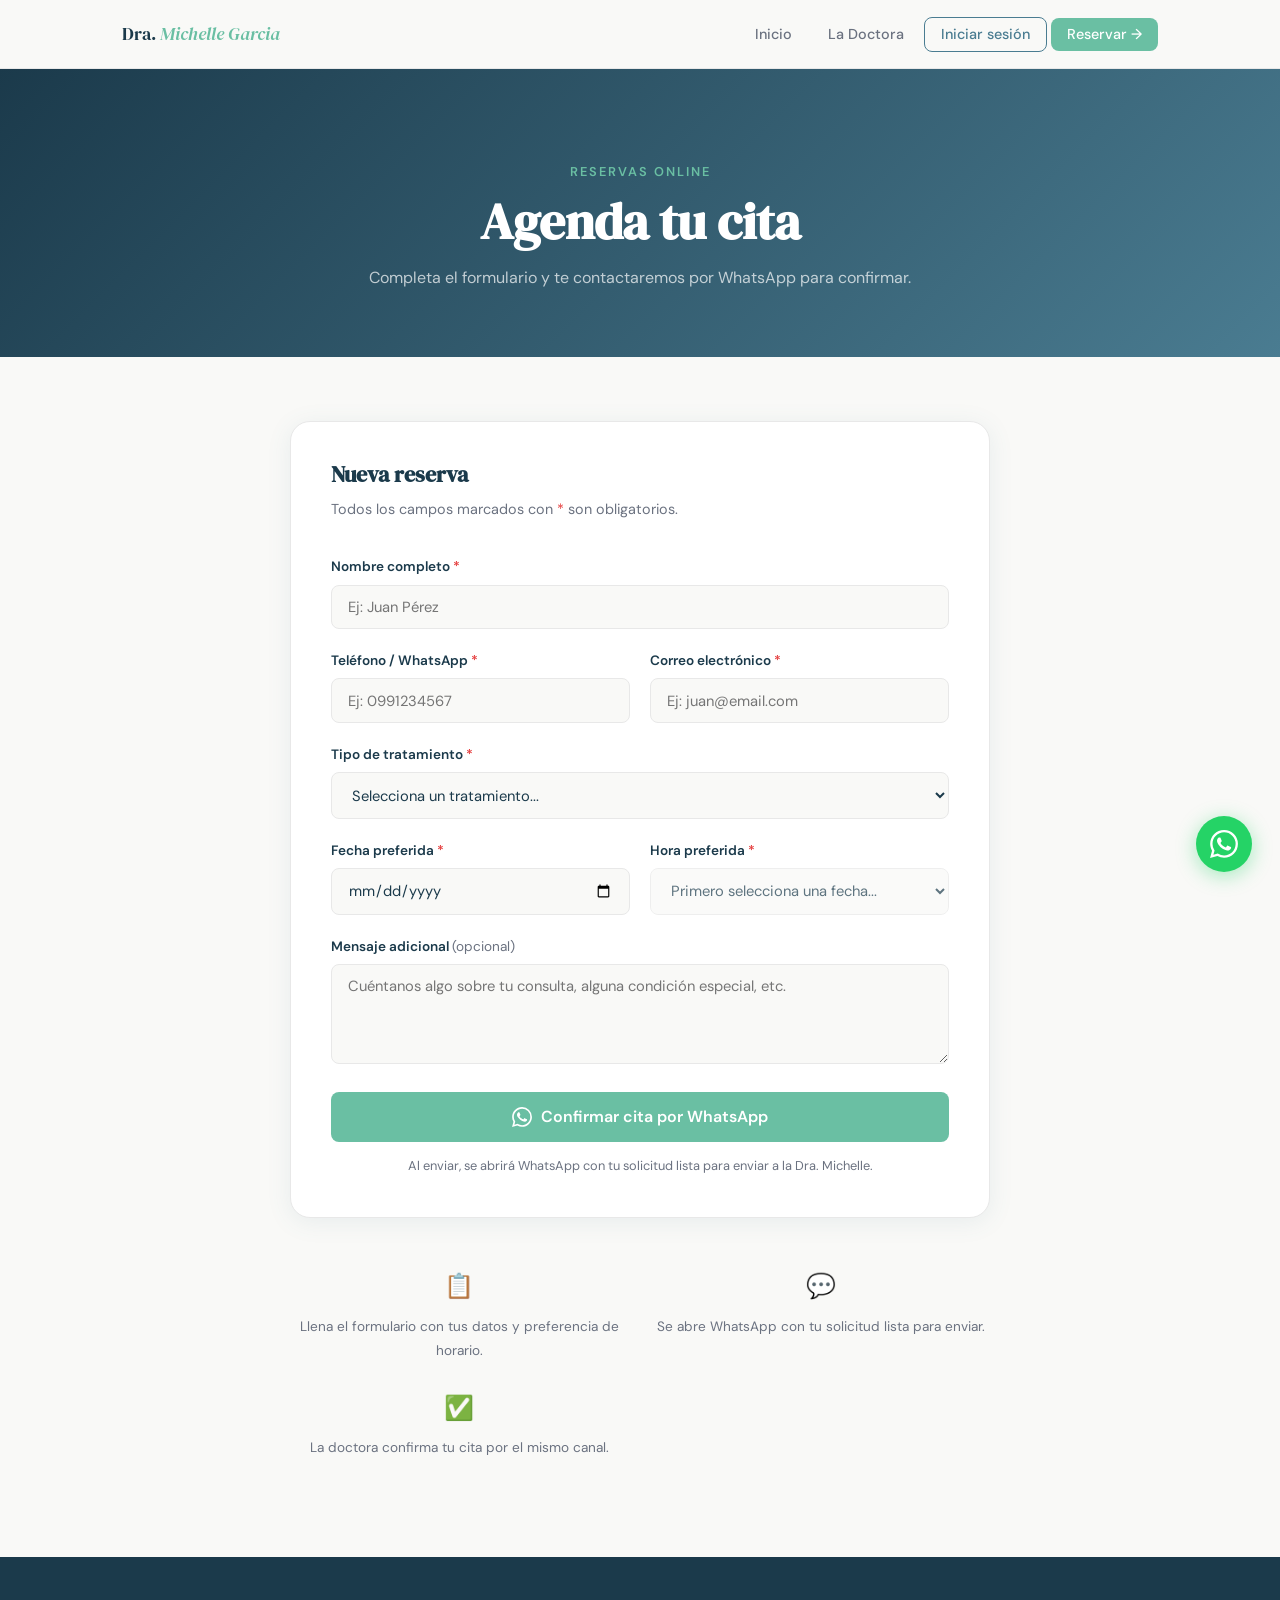
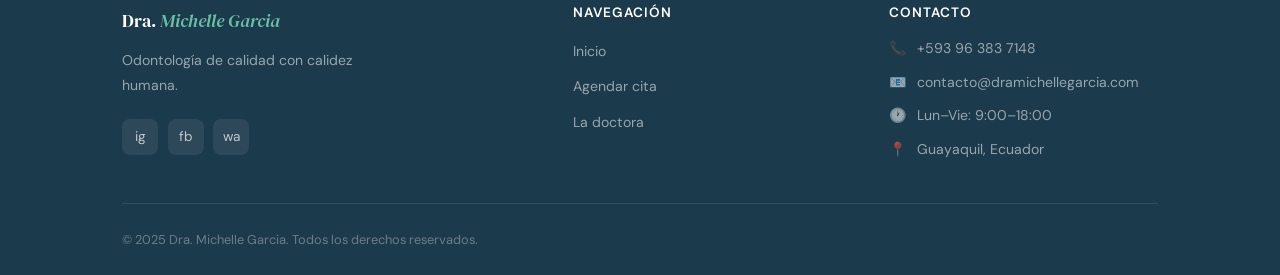
==== commit 178447ac: "Add files via upload" ====
--- a/agendar.html
+++ b/agendar.html
@@ -8,7 +8,7 @@
   <link rel="preconnect" href="https://fonts.googleapis.com" />
   <link rel="preconnect" href="https://fonts.gstatic.com" crossorigin />
   <link href="https://fonts.googleapis.com/css2?family=DM+Sans:wght@300;400;500;600&family=DM+Serif+Display:ital@0;1&display=swap" rel="stylesheet" />
-  <link rel="icon" type="image/png" href="src/logo.png" />
+  <link rel="icon" type="image/png" href="logo.png" />
   <link rel="stylesheet" href="src/styles.css" />
 </head>
 <body>
@@ -19,8 +19,8 @@
       <a href="index.html" class="logo">Dra. <span>Michelle Garcia</span></a>
       <ul class="nav-links" id="navLinks">
         <li><a href="index.html">Inicio</a></li>
-        <li><a href="agendar.html">Agendar Cita</a></li>
         <li><a href="biografia.html">La Doctora</a></li>
+        <li><a href="login.html" class="nav-login">Iniciar sesión</a></li>
         <li><a href="agendar.html" class="nav-cta">Reservar &rarr;</a></li>
       </ul>
       <button class="hamburger" id="hamburger" aria-label="Menú">
@@ -124,26 +124,11 @@
                 />
               </div>
 
-              <!-- Hora -->
+              <!-- Hora — se llena dinámicamente al elegir fecha -->
               <div class="form-group">
                 <label for="hora">Hora preferida <span style="color:#e53e3e">*</span></label>
-                <select id="hora" name="hora" required>
-                  <option value="" disabled selected>Selecciona una hora...</option>
-                  <option value="09:00 AM">09:00 AM</option>
-                  <option value="09:30 AM">09:30 AM</option>
-                  <option value="10:00 AM">10:00 AM</option>
-                  <option value="10:30 AM">10:30 AM</option>
-                  <option value="11:00 AM">11:00 AM</option>
-                  <option value="11:30 AM">11:30 AM</option>
-                  <option value="12:00 PM">12:00 PM</option>
-                  <option value="02:00 PM">02:00 PM</option>
-                  <option value="02:30 PM">02:30 PM</option>
-                  <option value="03:00 PM">03:00 PM</option>
-                  <option value="03:30 PM">03:30 PM</option>
-                  <option value="04:00 PM">04:00 PM</option>
-                  <option value="04:30 PM">04:30 PM</option>
-                  <option value="05:00 PM">05:00 PM</option>
-                  <option value="05:30 PM">05:30 PM</option>
+                <select id="hora" name="hora" required disabled>
+                  <option value="" disabled selected>Primero selecciona una fecha...</option>
                 </select>
               </div>
 
@@ -252,27 +237,5 @@
   </a>
 
   <script src="src/main.js"></script>
-
-  <script>
-    // Bloquear fechas pasadas y fines de semana en el date picker
-    const inputFecha = document.getElementById("fecha");
-    if (inputFecha) {
-      const hoy = new Date();
-      const yyyy = hoy.getFullYear();
-      const mm = String(hoy.getMonth() + 1).padStart(2, "0");
-      const dd = String(hoy.getDate()).padStart(2, "0");
-      inputFecha.min = `${yyyy}-${mm}-${dd}`;
-
-      inputFecha.addEventListener("input", () => {
-        const seleccionada = new Date(inputFecha.value + "T00:00:00");
-        const diaSemana = seleccionada.getDay(); // 0=Dom, 6=Sab
-        if (diaSemana === 0) {
-          // Domingo: no disponible
-          alert("Lo sentimos, no atendemos los domingos. Por favor selecciona otro día.");
-          inputFecha.value = "";
-        }
-      });
-    }
-  </script>
 </body>
 </html>
--- a/src/styles.css
+++ b/src/styles.css
@@ -203,6 +203,16 @@
   background: var(--pri-light);
 }
 
+.nav-login {
+  background: transparent !important;
+  color: var(--pri) !important;
+  border: 1.5px solid var(--pri) !important;
+}
+
+.nav-login:hover {
+  background: var(--pri-light) !important;
+}
+
 .nav-cta {
   background: var(--acc) !important;
   color: var(--white) !important;
@@ -1043,8 +1053,373 @@
 }
 
 /* =============================================
-   RESPONSIVE — TABLET (≤ 900px)
-   ============================================= */
+   LOGIN
+   ============================================= */
+.login-page {
+  min-height: 100vh;
+  display: flex;
+  align-items: center;
+  justify-content: center;
+  background: linear-gradient(135deg, var(--white) 50%, var(--pri-light) 100%);
+  padding: 2rem;
+}
+
+.login-card {
+  background: var(--white);
+  border-radius: 20px;
+  box-shadow: var(--shadow);
+  padding: 2.5rem;
+  width: 100%;
+  max-width: 400px;
+  border: 1px solid var(--gray);
+}
+
+.login-logo {
+  text-align: center;
+  margin-bottom: 2rem;
+}
+
+.login-logo .logo {
+  font-size: 1.3rem;
+  display: block;
+  margin-bottom: .5rem;
+}
+
+.login-logo p {
+  font-size: .85rem;
+  color: var(--muted);
+}
+
+.login-icon {
+  width: 56px; height: 56px;
+  border-radius: 50%;
+  background: var(--acc-light);
+  display: flex;
+  align-items: center;
+  justify-content: center;
+  font-size: 1.5rem;
+  margin: 0 auto 1rem;
+}
+
+.login-form { display: flex; flex-direction: column; gap: 1rem; }
+
+.login-form label {
+  font-size: .85rem;
+  font-weight: 600;
+  color: var(--pri-dark);
+  margin-bottom: .3rem;
+  display: block;
+}
+
+.login-form input {
+  width: 100%;
+  padding: .75rem 1rem;
+  border: 1.5px solid var(--gray);
+  border-radius: var(--radius-sm);
+  font-family: 'DM Sans', sans-serif;
+  font-size: .95rem;
+  color: var(--text);
+  background: var(--bg);
+  outline: none;
+  transition: var(--transition);
+}
+
+.login-form input:focus {
+  border-color: var(--acc);
+  background: var(--white);
+  box-shadow: 0 0 0 3px rgba(106,191,163,.15);
+}
+
+.btn-login {
+  background: var(--acc);
+  color: var(--white);
+  border: none;
+  padding: .85rem;
+  border-radius: var(--radius-sm);
+  font-family: 'DM Sans', sans-serif;
+  font-size: 1rem;
+  font-weight: 600;
+  cursor: pointer;
+  transition: var(--transition);
+  width: 100%;
+  margin-top: .5rem;
+}
+
+.btn-login:hover { background: var(--acc-dark); }
+.btn-login:disabled { opacity: .6; cursor: not-allowed; }
+
+.login-error {
+  background: #fef2f2;
+  color: #b91c1c;
+  border: 1px solid #fecaca;
+  border-radius: var(--radius-sm);
+  padding: .65rem 1rem;
+  font-size: .85rem;
+  text-align: center;
+  display: none;
+}
+
+.login-error.show { display: block; }
+
+.login-back {
+  text-align: center;
+  margin-top: 1.25rem;
+}
+
+.login-back a {
+  font-size: .85rem;
+  color: var(--muted);
+  transition: var(--transition);
+}
+
+.login-back a:hover { color: var(--pri); }
+
+/* =============================================
+   DASHBOARD
+   ============================================= */
+.topbar {
+  position: fixed; top: 0; left: 0; right: 0; z-index: 100;
+  background: var(--pri-dark);
+  height: 64px;
+  display: flex; align-items: center; justify-content: space-between;
+  padding: 0 2rem;
+}
+
+.topbar-logo {
+  font-family: 'DM Serif Display', serif;
+  font-size: 1.1rem;
+  color: var(--white);
+}
+
+.topbar-logo span { color: var(--acc); font-style: italic; }
+
+.topbar-right { display: flex; align-items: center; gap: 1rem; }
+
+.topbar-user { font-size: .85rem; color: rgba(255,255,255,.6); }
+
+.btn-logout {
+  background: rgba(255,255,255,.1);
+  color: var(--white);
+  border: 1px solid rgba(255,255,255,.2);
+  padding: .4rem 1rem;
+  border-radius: var(--radius-sm);
+  font-size: .85rem;
+  cursor: pointer;
+  font-family: 'DM Sans', sans-serif;
+  transition: var(--transition);
+}
+
+.btn-logout:hover { background: rgba(255,255,255,.2); }
+
+.dashboard { padding: 5rem 0 3rem; }
+
+.stats-grid {
+  display: grid;
+  grid-template-columns: repeat(auto-fit, minmax(160px, 1fr));
+  gap: 1rem;
+  margin-bottom: 2rem;
+}
+
+.stat-card {
+  background: var(--white);
+  border-radius: var(--radius);
+  padding: 1.25rem 1.5rem;
+  border: 1px solid var(--gray);
+  text-align: center;
+}
+
+.stat-card .stat-num {
+  font-family: 'DM Serif Display', serif;
+  font-size: 2rem;
+  color: var(--pri-dark);
+  display: block;
+  line-height: 1;
+}
+
+.stat-card .stat-label {
+  font-size: .8rem;
+  color: var(--muted);
+  margin-top: .35rem;
+  display: block;
+}
+
+.filtros {
+  display: flex;
+  gap: .75rem;
+  flex-wrap: wrap;
+  margin-bottom: 1.5rem;
+  align-items: center;
+}
+
+.filtros select,
+.filtros input {
+  padding: .5rem .9rem;
+  border: 1.5px solid var(--gray);
+  border-radius: var(--radius-sm);
+  font-family: 'DM Sans', sans-serif;
+  font-size: .88rem;
+  color: var(--text);
+  background: var(--white);
+  outline: none;
+  transition: var(--transition);
+}
+
+.filtros select:focus,
+.filtros input:focus {
+  border-color: var(--acc);
+  box-shadow: 0 0 0 3px rgba(106,191,163,.15);
+}
+
+.btn-refresh {
+  background: var(--acc);
+  color: var(--white);
+  border: none;
+  padding: .5rem 1.1rem;
+  border-radius: var(--radius-sm);
+  font-family: 'DM Sans', sans-serif;
+  font-size: .88rem;
+  font-weight: 600;
+  cursor: pointer;
+  transition: var(--transition);
+}
+
+.btn-refresh:hover { background: var(--acc-dark); }
+
+.table-wrap {
+  background: var(--white);
+  border-radius: var(--radius);
+  border: 1px solid var(--gray);
+  overflow: hidden;
+}
+
+.citas-table {
+  width: 100%;
+  border-collapse: collapse;
+  font-size: .88rem;
+}
+
+.citas-table th {
+  background: var(--pri-dark);
+  color: var(--white);
+  padding: .85rem 1rem;
+  text-align: left;
+  font-size: .78rem;
+  font-weight: 600;
+  letter-spacing: .5px;
+  text-transform: uppercase;
+}
+
+.citas-table td {
+  padding: .85rem 1rem;
+  border-bottom: 1px solid var(--gray);
+  color: var(--text);
+  vertical-align: middle;
+}
+
+.citas-table tr:last-child td { border-bottom: none; }
+.citas-table tr:hover td { background: var(--bg); }
+
+.badge {
+  padding: .25rem .75rem;
+  border-radius: 100px;
+  font-size: .75rem;
+  font-weight: 600;
+  white-space: nowrap;
+}
+
+.badge-pendiente  { background: #fffbeb; color: #92400e; border: 1px solid #fcd34d; }
+.badge-confirmada { background: var(--acc-light); color: var(--acc-dark); border: 1px solid var(--acc); }
+.badge-cancelada  { background: #fef2f2; color: #b91c1c; border: 1px solid #fecaca; }
+
+.acciones { display: flex; gap: .5rem; }
+
+.btn-accion {
+  border: none;
+  padding: .35rem .8rem;
+  border-radius: var(--radius-sm);
+  font-family: 'DM Sans', sans-serif;
+  font-size: .78rem;
+  font-weight: 600;
+  cursor: pointer;
+  transition: var(--transition);
+  white-space: nowrap;
+}
+
+.btn-confirmar { background: var(--acc-light); color: var(--acc-dark); }
+.btn-confirmar:hover { background: var(--acc); color: var(--white); }
+.btn-cancelar  { background: #fef2f2; color: #b91c1c; }
+.btn-cancelar:hover  { background: #b91c1c; color: var(--white); }
+
+.table-empty {
+  text-align: center;
+  padding: 3rem;
+  color: var(--muted);
+  font-size: .92rem;
+}
+
+.spinner {
+  width: 32px; height: 32px;
+  border: 3px solid var(--gray);
+  border-top-color: var(--acc);
+  border-radius: 50%;
+  animation: spin .8s linear infinite;
+  margin: 0 auto 1rem;
+}
+
+@keyframes spin { to { transform: rotate(360deg); } }
+
+@media (max-width: 768px) {
+  .topbar { padding: 0 1.25rem; }
+  .topbar-user { display: none; }
+}
+
+/* Fila expandible — siempre activa (desktop y móvil) */
+.citas-cards { display: none; }
+
+.tr-detail {
+  display: none;
+  background: var(--pri-light);
+}
+
+.tr-detail.open { display: table-row; }
+
+.tr-detail td {
+  padding: 1rem 1.25rem 1.25rem !important;
+  border-bottom: 2px solid var(--acc) !important;
+}
+
+.detail-grid {
+  display: grid;
+  grid-template-columns: repeat(auto-fit, minmax(160px, 1fr));
+  gap: .75rem 1.5rem;
+  margin-bottom: 1rem;
+}
+
+.detail-field { font-size: .85rem; }
+.detail-field span { display: block; color: var(--muted); font-size: .72rem; margin-bottom: .15rem; text-transform: uppercase; letter-spacing: .5px; }
+.detail-field strong { color: var(--pri-dark); }
+
+.detail-footer {
+  display: flex;
+  gap: .5rem;
+  padding-top: .75rem;
+  border-top: 1px solid var(--gray-dark);
+  flex-wrap: wrap;
+}
+
+.btn-toggle {
+  background: none;
+  border: none;
+  cursor: pointer;
+  font-size: 1rem;
+  color: var(--pri);
+  padding: 0;
+  transition: var(--transition);
+  line-height: 1;
+}
+
+.btn-toggle.open { transform: rotate(180deg); }
+  
 @media (max-width: 900px) {
   /* Hero */
   .hero-inner { grid-template-columns: 1fr; text-align: center; }
